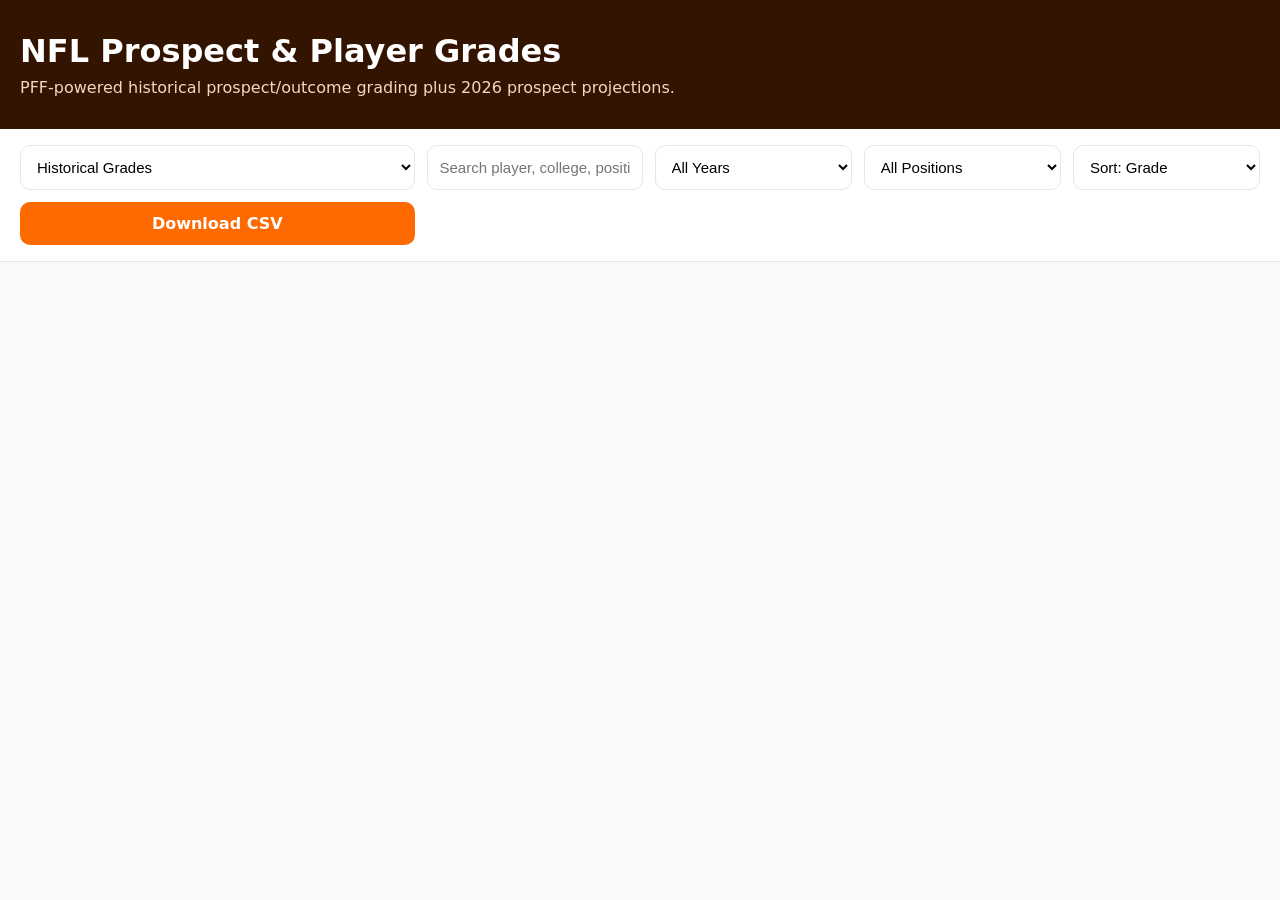
==== docs/index.html @ d436a53b "Add 2026 projection toggle to site" ====
<!DOCTYPE html>
<html lang="en">
<head>
  <meta charset="UTF-8" />
  <meta name="viewport" content="width=device-width, initial-scale=1.0" />
  <title>NFL Prospect & Player Grades</title>
  <link rel="stylesheet" href="styles.css?v=2026-1" />
</head>
<body>
  <header>
    <h1>NFL Prospect & Player Grades</h1>
    <p>PFF-powered historical prospect/outcome grading plus 2026 prospect projections.</p>
  </header>

  <section class="controls">
    <select id="datasetFilter">
      <option value="historical">Historical Grades</option>
      <option value="projections2026">2026 Projections</option>
    </select>

    <input id="searchInput" type="text" placeholder="Search player, college, position..." />

    <select id="yearFilter">
      <option value="">All Years</option>
    </select>

    <select id="positionFilter">
      <option value="">All Positions</option>
    </select>

    <select id="sortFilter">
      <option value="grade">Sort: Grade</option>
      <option value="draft_year">Sort: Draft Year</option>
      <option value="overall_rank">Sort: Class Rank</option>
      <option value="position_rank">Sort: Position Rank</option>
      <option value="elite_probability">Sort: Elite Probability</option>
      <option value="bust_probability">Sort: Bust Probability</option>
    </select>

    <a class="download" id="downloadLink" href="data/player_cards_v8.csv" download>Download CSV</a>
  </section>

  <main>
    <div id="count"></div>
    <div id="cards" class="cards"></div>
  </main>

  <script src="script.js?v=2026-1"></script>
</body>
</html>
---- docs/styles.css ----
:root {
  --bg: #fafafa;
  --card: #ffffff;
  --text: #161616;
  --muted: #666;
  --border: #e6e6e6;
  --accent: #ff6a00;
  --dark: #321400;
}

* {
  box-sizing: border-box;
}

body {
  margin: 0;
  font-family: system-ui, -apple-system, BlinkMacSystemFont, "Segoe UI", sans-serif;
  background: var(--bg);
  color: var(--text);
}

header {
  padding: 32px 20px;
  background: var(--dark);
  color: white;
}

header h1 {
  margin: 0 0 8px;
  font-size: 32px;
}

header p {
  margin: 0;
  color: #f3d7c2;
  max-width: 900px;
}

.controls {
  display: grid;
  grid-template-columns: 2fr 1fr 1fr 1fr auto;
  gap: 12px;
  padding: 16px 20px;
  background: white;
  border-bottom: 1px solid var(--border);
  position: sticky;
  top: 0;
  z-index: 10;
}

input, select {
  padding: 12px;
  border: 1px solid var(--border);
  border-radius: 10px;
  font-size: 15px;
  background: white;
}

.download {
  display: inline-flex;
  align-items: center;
  justify-content: center;
  padding: 12px 14px;
  background: var(--accent);
  color: white;
  border-radius: 10px;
  text-decoration: none;
  font-weight: 700;
}

main {
  padding: 20px;
}

#count {
  color: var(--muted);
  margin-bottom: 12px;
}

.cards {
  display: grid;
  grid-template-columns: repeat(auto-fill, minmax(340px, 1fr));
  gap: 16px;
}

.card {
  background: var(--card);
  border: 1px solid var(--border);
  border-radius: 16px;
  padding: 16px;
  box-shadow: 0 1px 3px rgba(0,0,0,0.04);
}

.card-top {
  display: flex;
  justify-content: space-between;
  gap: 12px;
  align-items: start;
}

.name {
  font-size: 20px;
  font-weight: 800;
}

.meta {
  color: var(--muted);
  font-size: 14px;
  margin-top: 2px;
}

.grade {
  text-align: right;
  font-size: 28px;
  font-weight: 900;
  color: var(--accent);
}

.tier {
  font-size: 13px;
  color: var(--muted);
  text-align: right;
}

.badges {
  display: flex;
  flex-wrap: wrap;
  gap: 8px;
  margin: 14px 0;
}

.badge {
  padding: 6px 8px;
  border-radius: 999px;
  background: #fff2e8;
  color: #8a3700;
  font-size: 12px;
  font-weight: 700;
}

.summary {
  font-size: 14px;
  line-height: 1.4;
  color: #333;
}

.comps {
  margin-top: 12px;
  padding-top: 12px;
  border-top: 1px solid var(--border);
  font-size: 13px;
  color: var(--muted);
}

.probs {
  display: grid;
  grid-template-columns: repeat(3, 1fr);
  gap: 8px;
  margin-top: 12px;
}

.prob {
  background: #f7f7f7;
  padding: 8px;
  border-radius: 10px;
  font-size: 12px;
}

.prob strong {
  display: block;
  font-size: 15px;
  color: var(--text);
}

@media (max-width: 850px) {
  .controls {
    grid-template-columns: 1fr;
    position: static;
  }

  header h1 {
    font-size: 26px;
  }
}
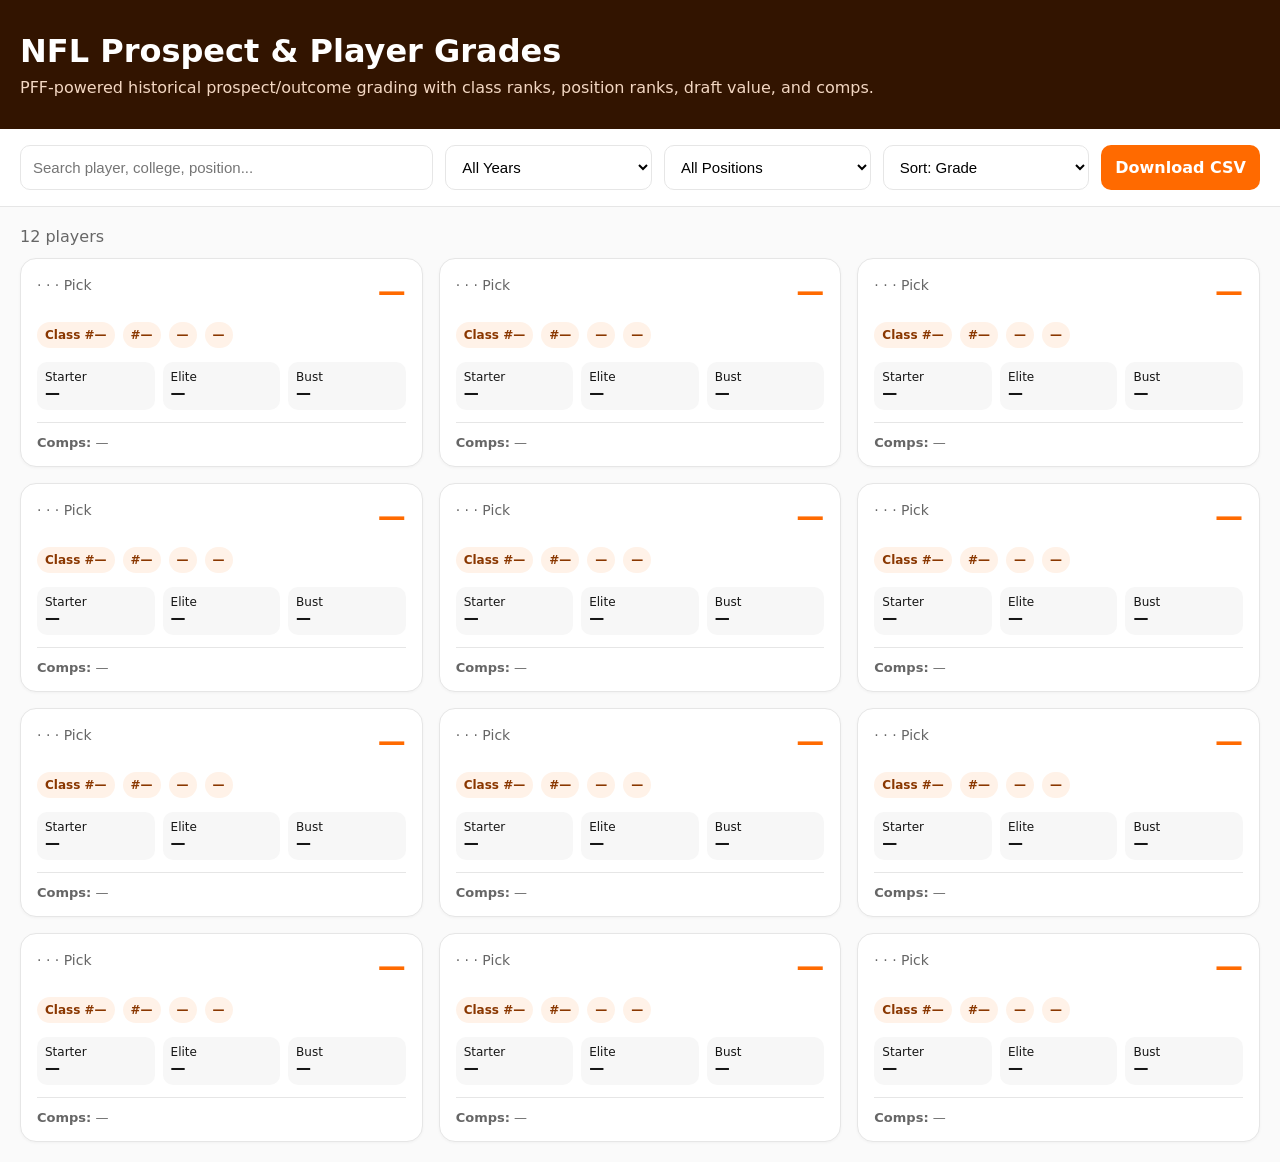
==== commit 80328bf3: "Restore stable historical website" ====
--- a/docs/index.html
+++ b/docs/index.html
@@ -4,20 +4,15 @@
   <meta charset="UTF-8" />
   <meta name="viewport" content="width=device-width, initial-scale=1.0" />
   <title>NFL Prospect & Player Grades</title>
-  <link rel="stylesheet" href="styles.css?v=2026-1" />
+  <link rel="stylesheet" href="styles.css" />
 </head>
 <body>
   <header>
     <h1>NFL Prospect & Player Grades</h1>
-    <p>PFF-powered historical prospect/outcome grading plus 2026 prospect projections.</p>
+    <p>PFF-powered historical prospect/outcome grading with class ranks, position ranks, draft value, and comps.</p>
   </header>
 
   <section class="controls">
-    <select id="datasetFilter">
-      <option value="historical">Historical Grades</option>
-      <option value="projections2026">2026 Projections</option>
-    </select>
-
     <input id="searchInput" type="text" placeholder="Search player, college, position..." />
 
     <select id="yearFilter">
@@ -29,15 +24,15 @@
     </select>
 
     <select id="sortFilter">
-      <option value="grade">Sort: Grade</option>
+      <option value="outcome_grade_pff_powered">Sort: Grade</option>
       <option value="draft_year">Sort: Draft Year</option>
-      <option value="overall_rank">Sort: Class Rank</option>
-      <option value="position_rank">Sort: Position Rank</option>
+      <option value="overall_rank_in_class">Sort: Class Rank</option>
+      <option value="position_rank_in_class">Sort: Position Rank</option>
       <option value="elite_probability">Sort: Elite Probability</option>
       <option value="bust_probability">Sort: Bust Probability</option>
     </select>
 
-    <a class="download" id="downloadLink" href="data/player_cards_v8.csv" download>Download CSV</a>
+    <a class="download" href="data/player_cards_v8.csv" download>Download CSV</a>
   </section>
 
   <main>
@@ -45,6 +40,6 @@
     <div id="cards" class="cards"></div>
   </main>
 
-  <script src="script.js?v=2026-1"></script>
+  <script src="script.js"></script>
 </body>
 </html>
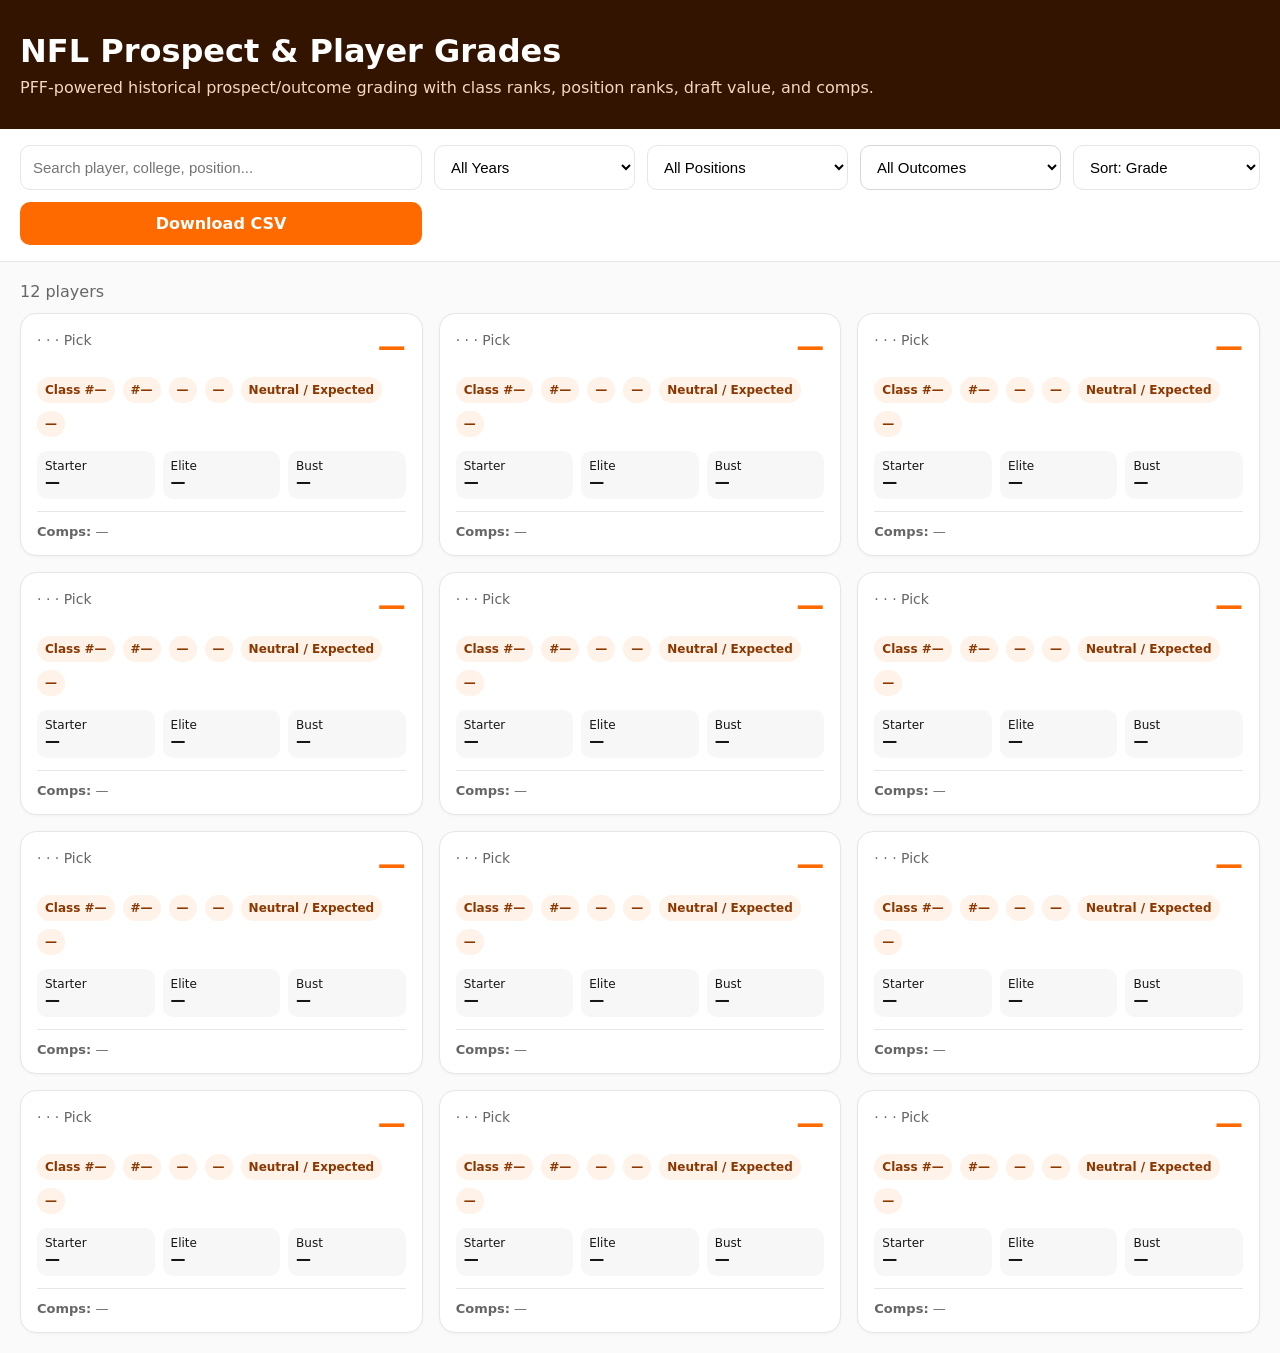
==== commit 7d2adb5f: "Add historical outcome miss type flags and filter" ====
--- a/docs/index.html
+++ b/docs/index.html
@@ -23,6 +23,13 @@
       <option value="">All Positions</option>
     </select>
 
+    <select id="outcomeFilter">
+      <option value="">All Outcomes</option>
+      <option value="good_miss">Good Miss / Value</option>
+      <option value="bad_miss">Bad Miss</option>
+      <option value="neutral">Neutral / Expected</option>
+    </select>
+
     <select id="sortFilter">
       <option value="outcome_grade_pff_powered">Sort: Grade</option>
       <option value="draft_year">Sort: Draft Year</option>
--- a/docs/styles.css
+++ b/docs/styles.css
@@ -182,3 +182,78 @@
     font-size: 26px;
   }
 }
+
+/* Historical outcome flags */
+.card.card-bad-miss {
+  border-color: #d93025;
+  background: #fff5f5;
+  box-shadow: 0 2px 10px rgba(217, 48, 37, 0.12);
+}
+
+.card.card-bad-miss .grade {
+  color: #b3261e;
+}
+
+.card.card-bad-miss .outcome-badge {
+  background: #fde8e8;
+  color: #9b1c1c;
+}
+
+.card.card-good-miss {
+  border-color: #188038;
+  background: #f3fff6;
+  box-shadow: 0 2px 10px rgba(24, 128, 56, 0.12);
+}
+
+.card.card-good-miss .grade {
+  color: #137333;
+}
+
+.card.card-good-miss .outcome-badge {
+  background: #dcfce7;
+  color: #166534;
+}
+
+/* Historical outcome miss/value highlighting */
+.card.card-bad-miss {
+  border: 4px solid #d93025 !important;
+  background: #fff1f1 !important;
+  box-shadow: 0 2px 12px rgba(217, 48, 37, 0.20) !important;
+}
+
+.card.card-bad-miss .grade {
+  color: #b3261e !important;
+}
+
+.card.card-bad-miss .outcome-badge {
+  background: #fde8e8 !important;
+  color: #9b1c1c !important;
+}
+
+.card.card-good-miss {
+  border: 4px solid #188038 !important;
+  background: #effff3 !important;
+  box-shadow: 0 2px 12px rgba(24, 128, 56, 0.20) !important;
+}
+
+.card.card-good-miss .grade {
+  color: #137333 !important;
+}
+
+.card.card-good-miss .outcome-badge {
+  background: #dcfce7 !important;
+  color: #166534 !important;
+}
+
+/* Outcome filter support */
+select#outcomeFilter {
+  border-color: #d7d7d7;
+}
+
+.card.card-good-miss .badge.outcome-badge {
+  font-weight: 800;
+}
+
+.card.card-bad-miss .badge.outcome-badge {
+  font-weight: 800;
+}
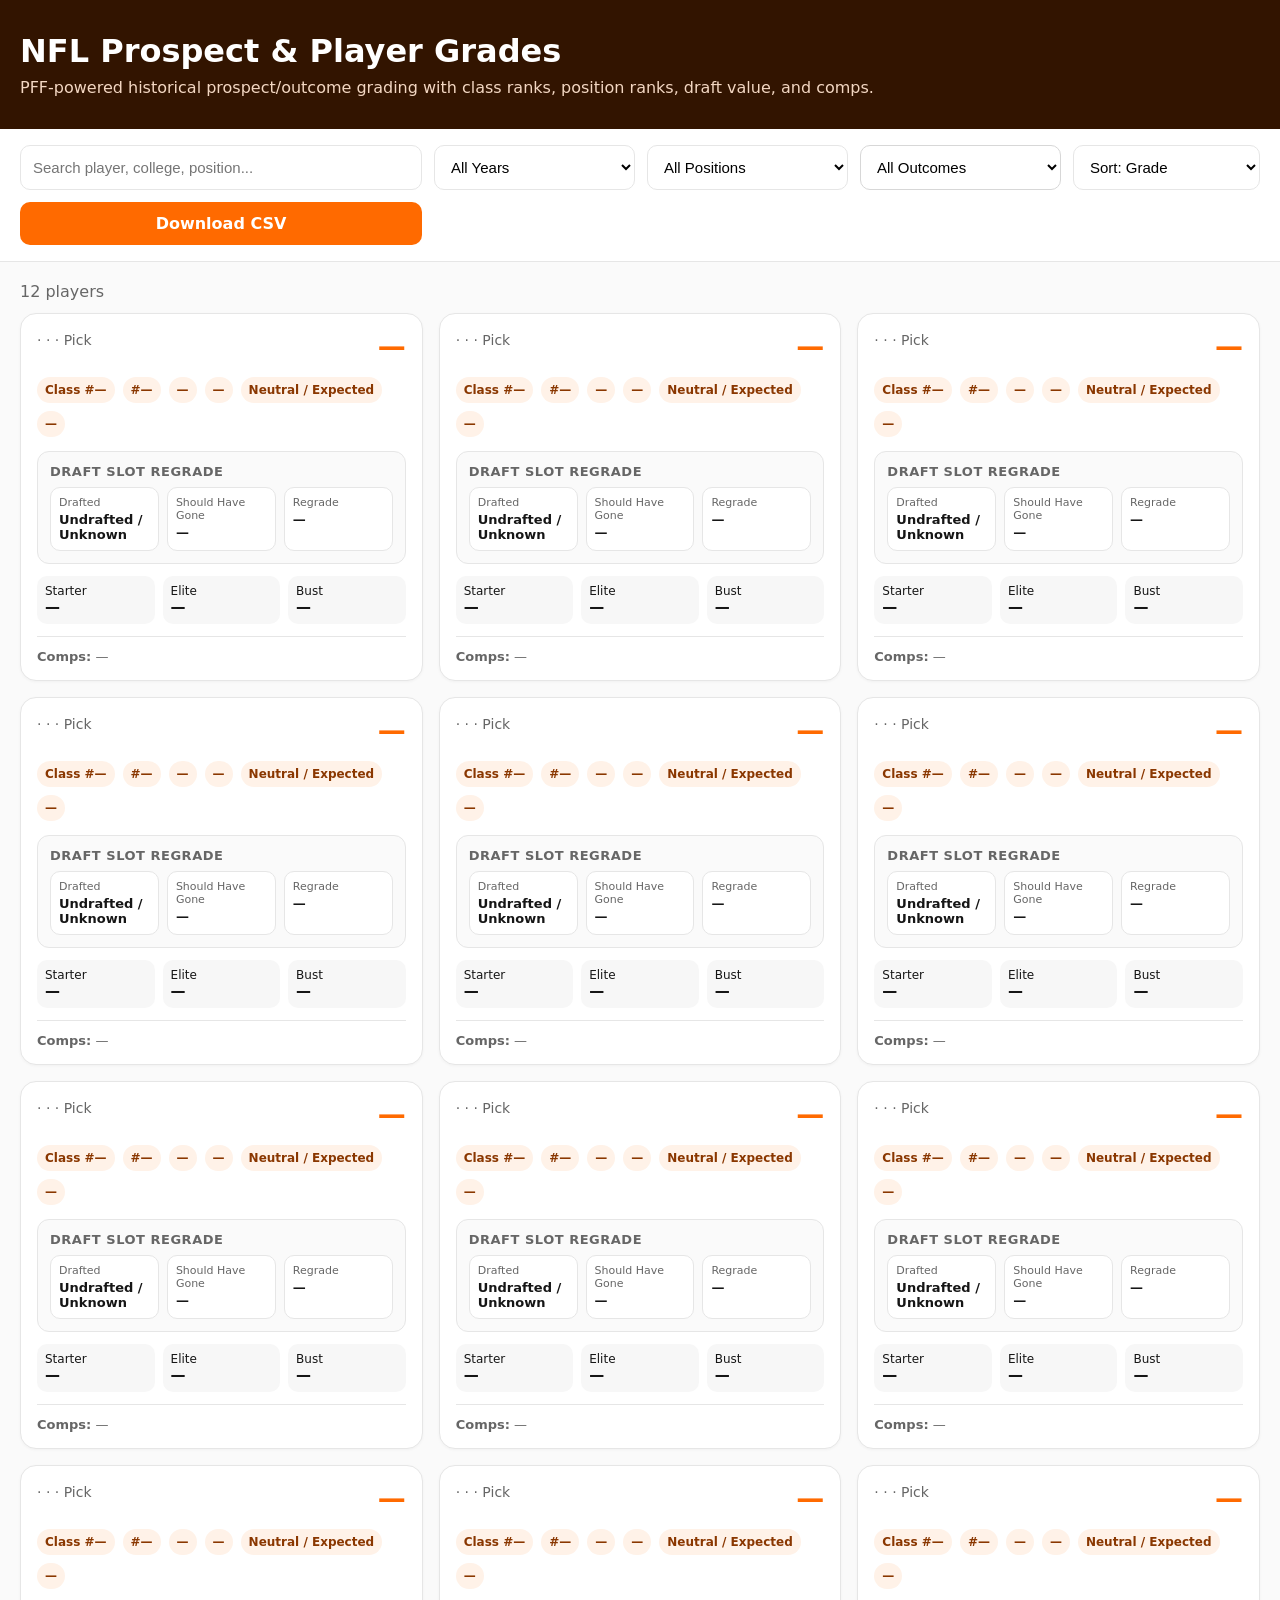
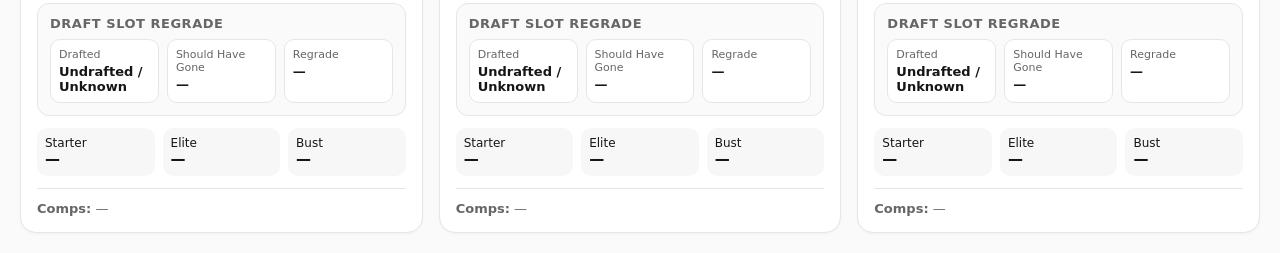
==== commit bc3363c4: "Show draft slot regrade on historical player cards" ====
--- a/docs/index.html
+++ b/docs/index.html
@@ -32,6 +32,7 @@
 
     <select id="sortFilter">
       <option value="outcome_grade_pff_powered">Sort: Grade</option>
+      <option value="pick_asc">Sort: Draft Pick</option>
       <option value="draft_year">Sort: Draft Year</option>
       <option value="overall_rank_in_class">Sort: Class Rank</option>
       <option value="position_rank_in_class">Sort: Position Rank</option>
--- a/docs/styles.css
+++ b/docs/styles.css
@@ -257,3 +257,63 @@
 .card.card-bad-miss .badge.outcome-badge {
   font-weight: 800;
 }
+
+/* Draft slot regrade section */
+.draft-regrade {
+  margin: 12px 0;
+  padding: 12px;
+  border: 1px solid var(--border);
+  border-radius: 12px;
+  background: #fafafa;
+}
+
+.draft-regrade-title {
+  font-size: 13px;
+  font-weight: 900;
+  text-transform: uppercase;
+  letter-spacing: 0.04em;
+  color: var(--muted);
+  margin-bottom: 8px;
+}
+
+.draft-regrade-grid {
+  display: grid;
+  grid-template-columns: repeat(3, 1fr);
+  gap: 8px;
+}
+
+.draft-regrade-grid div {
+  background: white;
+  border: 1px solid var(--border);
+  border-radius: 10px;
+  padding: 8px;
+}
+
+.draft-regrade-grid span {
+  display: block;
+  font-size: 11px;
+  color: var(--muted);
+  margin-bottom: 3px;
+}
+
+.draft-regrade-grid strong {
+  display: block;
+  font-size: 13px;
+  color: var(--text);
+}
+
+.card.card-good-miss .draft-regrade {
+  background: #ecfdf3;
+  border-color: #188038;
+}
+
+.card.card-bad-miss .draft-regrade {
+  background: #fff1f1;
+  border-color: #d93025;
+}
+
+@media (max-width: 600px) {
+  .draft-regrade-grid {
+    grid-template-columns: 1fr;
+  }
+}
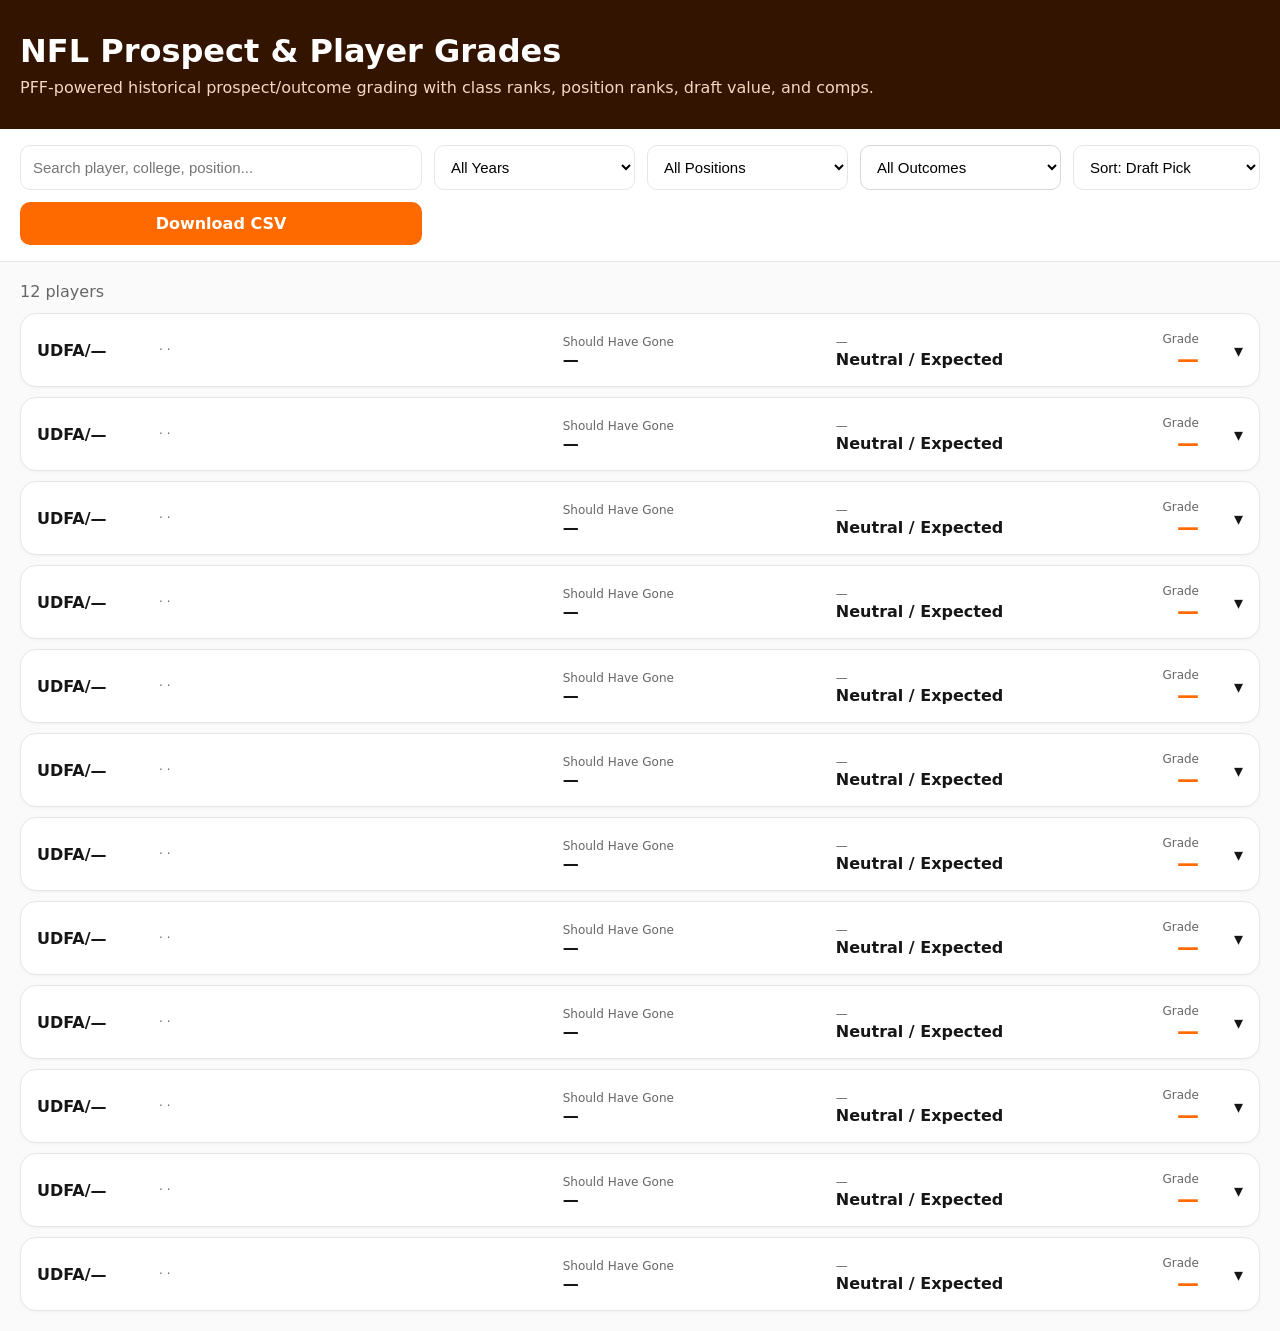
==== commit a7303e2d: "Convert historical cards to expandable draft-order list view" ====
--- a/docs/index.html
+++ b/docs/index.html
@@ -32,7 +32,7 @@
 
     <select id="sortFilter">
       <option value="outcome_grade_pff_powered">Sort: Grade</option>
-      <option value="pick_asc">Sort: Draft Pick</option>
+      <option value="pick_asc" selected>Sort: Draft Pick</option>
       <option value="draft_year">Sort: Draft Year</option>
       <option value="overall_rank_in_class">Sort: Class Rank</option>
       <option value="position_rank_in_class">Sort: Position Rank</option>
--- a/docs/styles.css
+++ b/docs/styles.css
@@ -317,3 +317,146 @@
     grid-template-columns: 1fr;
   }
 }
+
+/* Expandable list view */
+.player-list {
+  display: flex;
+  flex-direction: column;
+  gap: 10px;
+}
+
+.player-row {
+  padding: 0;
+  overflow: hidden;
+}
+
+.row-summary {
+  width: 100%;
+  border: 0;
+  background: transparent;
+  color: inherit;
+  display: grid;
+  grid-template-columns: 110px minmax(180px, 1.5fr) minmax(160px, 1fr) minmax(150px, 1fr) 90px 32px;
+  gap: 12px;
+  align-items: center;
+  padding: 14px 16px;
+  cursor: pointer;
+  text-align: left;
+  font: inherit;
+}
+
+.row-summary:hover {
+  background: rgba(0,0,0,0.03);
+}
+
+.row-pick strong,
+.row-score strong,
+.row-regrade strong,
+.row-outcome strong {
+  display: block;
+  font-weight: 900;
+}
+
+.row-pick span,
+.row-score span,
+.row-regrade span,
+.row-outcome span,
+.row-meta {
+  color: var(--muted);
+  font-size: 12px;
+}
+
+.row-name {
+  font-size: 18px;
+  font-weight: 900;
+}
+
+.row-score {
+  text-align: right;
+}
+
+.row-score strong {
+  font-size: 22px;
+  color: var(--accent);
+}
+
+.row-chevron {
+  text-align: right;
+  font-size: 18px;
+  transition: transform 0.15s ease;
+}
+
+.player-row.is-expanded .row-chevron {
+  transform: rotate(180deg);
+}
+
+.row-details {
+  padding: 0 16px 16px;
+  border-top: 1px solid var(--border);
+}
+
+.card.card-bad-miss .row-summary:hover {
+  background: rgba(217, 48, 37, 0.06);
+}
+
+.card.card-good-miss .row-summary:hover {
+  background: rgba(24, 128, 56, 0.06);
+}
+
+.card.card-bad-miss .row-score strong {
+  color: #b3261e !important;
+}
+
+.card.card-good-miss .row-score strong {
+  color: #137333 !important;
+}
+
+@media (max-width: 950px) {
+  .row-summary {
+    grid-template-columns: 90px 1fr 90px 28px;
+  }
+
+  .row-regrade,
+  .row-outcome {
+    grid-column: 2 / -1;
+  }
+
+  .row-score {
+    grid-column: 3;
+    grid-row: 1;
+  }
+
+  .row-chevron {
+    grid-column: 4;
+    grid-row: 1;
+  }
+}
+
+@media (max-width: 600px) {
+  .row-summary {
+    grid-template-columns: 1fr 70px 24px;
+  }
+
+  .row-pick {
+    grid-column: 1 / -1;
+  }
+
+  .row-main {
+    grid-column: 1;
+  }
+
+  .row-score {
+    grid-column: 2;
+    grid-row: 2;
+  }
+
+  .row-chevron {
+    grid-column: 3;
+    grid-row: 2;
+  }
+
+  .row-regrade,
+  .row-outcome {
+    grid-column: 1 / -1;
+  }
+}
